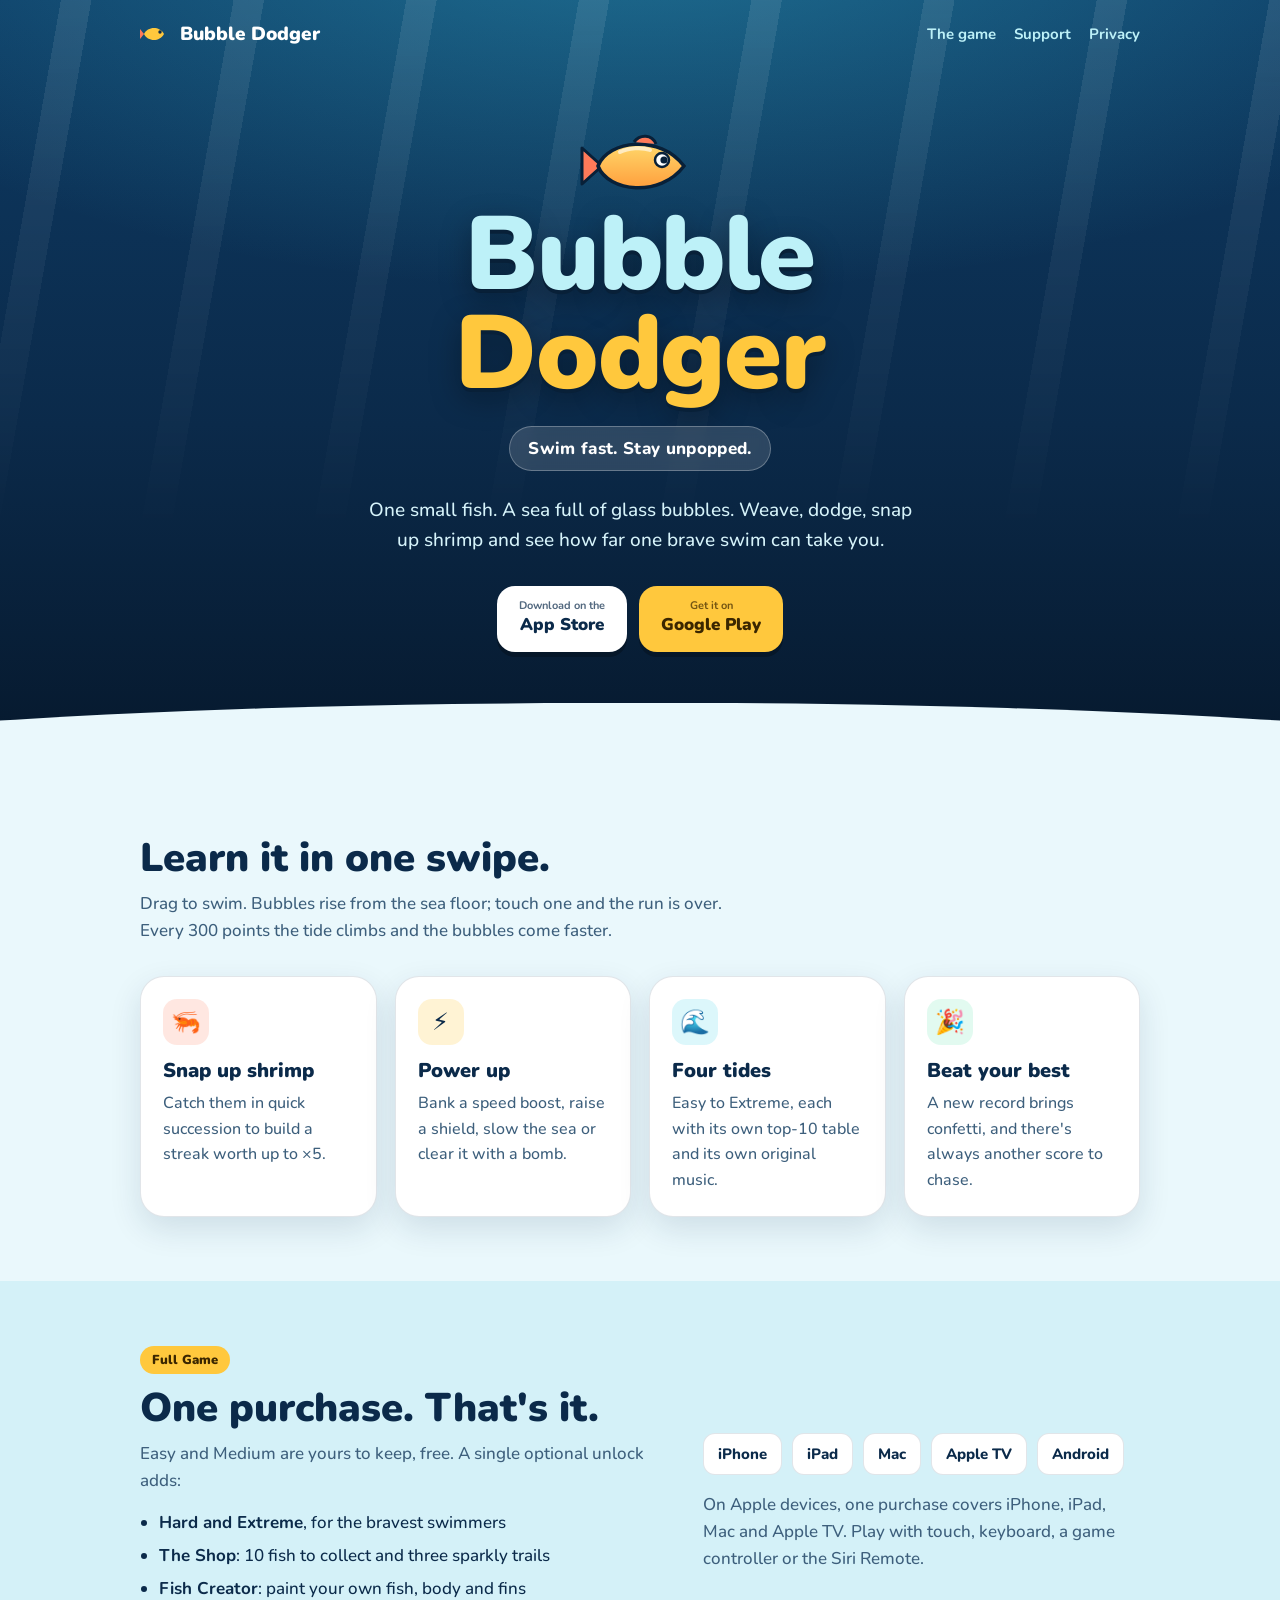
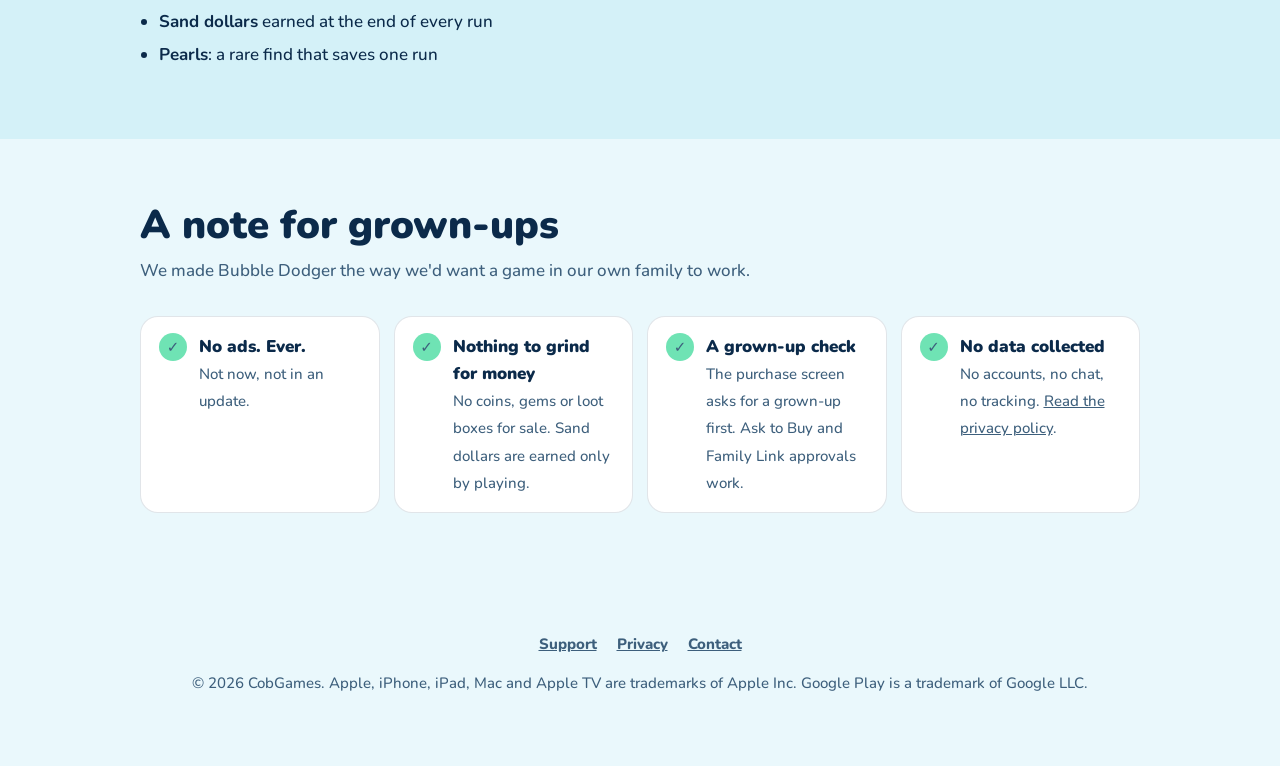
==== index.html @ 07b8d1ce "Bubble Dodger website: home, support and privacy policy Co-Authored-By: Claude Opus 5.5 <noreply@ant" ====
<!doctype html>
<html lang="en">
<head>
<meta charset="utf-8">
<meta name="viewport" content="width=device-width, initial-scale=1, viewport-fit=cover">
<title>Bubble Dodger</title>
<meta name="description" content="Bubble Dodger: guide a small fish through a sea of glass bubbles. No ads, ever. iPhone, iPad, Mac, Apple TV and Android.">
<meta name="color-scheme" content="light dark">
<meta name="theme-color" content="#0b2a4a">
<!-- REPLACE-ME: once the app is live, add the Smart App Banner:
<meta name="apple-itunes-app" content="app-id=REPLACE-ME"> -->
<link rel="preconnect" href="https://fonts.googleapis.com">
<link rel="preconnect" href="https://fonts.gstatic.com" crossorigin>
<link href="https://fonts.googleapis.com/css2?family=Nunito:wght@500;700;800;900&display=swap" rel="stylesheet">
<style>
:root{
  --navy:#0b2a4a; --deep:#061a30; --aqua:#3fd0e8; --aqua-soft:#bdf1f8;
  --coral:#ff7a59; --gold:#ffc83d; --mint:#6fe3b4;
  --bg:#eaf8fc; --bg2:#d4f1f8; --surface:#ffffff; --text:#0b2a4a; --muted:#3d5f7c;
  --line:rgba(11,42,74,.12); --shadow:0 12px 32px rgba(11,42,74,.12);
  --hero-a:#0d3a63; --hero-b:#0b2a4a; --hero-c:#06182c;
}
@media (prefers-color-scheme: dark){
  :root:not([data-theme="light"]){
    --bg:#061a30; --bg2:#0a2644; --surface:#0f3055; --text:#e8f7fb; --muted:#9cc3d6;
    --line:rgba(189,241,248,.14); --shadow:0 12px 32px rgba(0,0,0,.35);
  }
}
:root[data-theme="dark"]{
  --bg:#061a30; --bg2:#0a2644; --surface:#0f3055; --text:#e8f7fb; --muted:#9cc3d6;
  --line:rgba(189,241,248,.14); --shadow:0 12px 32px rgba(0,0,0,.35);
}
*{box-sizing:border-box}
html{-webkit-text-size-adjust:100%}
body{margin:0;background:var(--bg);color:var(--text);font:500 17px/1.6 Nunito,ui-rounded,system-ui,-apple-system,sans-serif}
a{color:inherit}
.wrap{max-width:1040px;margin:0 auto;padding:0 20px}
nav{position:absolute;inset:0 0 auto 0;z-index:3}
nav .wrap{display:flex;align-items:center;justify-content:space-between;height:68px}
.brand{display:flex;gap:10px;align-items:center;color:#fff;text-decoration:none;font-weight:900;font-size:19px}
nav ul{display:flex;gap:18px;list-style:none;margin:0;padding:0}
nav ul a{color:var(--aqua-soft);text-decoration:none;font-weight:700;font-size:15px}
nav ul a:hover{color:#fff}
.hero{position:relative;overflow:hidden;color:#fff;
  background:radial-gradient(120% 80% at 50% -10%,rgba(63,208,232,.35),transparent 60%),
             linear-gradient(180deg,var(--hero-a),var(--hero-b) 55%,var(--hero-c));
  padding:120px 0 120px;text-align:center}
.hero::after{content:"";position:absolute;left:0;right:0;bottom:-1px;height:70px;
  background:var(--bg);clip-path:ellipse(75% 100% at 50% 100%)}
.rays{position:absolute;inset:0;pointer-events:none;opacity:.18;
  background:repeating-linear-gradient(100deg,transparent 0 60px,rgba(255,255,255,.5) 60px 90px,transparent 90px 170px);
  mask-image:linear-gradient(180deg,#000,transparent 70%);-webkit-mask-image:linear-gradient(180deg,#000,transparent 70%)}
.bubble{position:absolute;border-radius:50%;
  background:radial-gradient(circle at 32% 30%,rgba(255,255,255,.95) 0 8%,rgba(255,255,255,.18) 18%,rgba(63,208,232,.12) 60%,rgba(189,241,248,.5) 100%);
  box-shadow:inset 0 0 0 1.5px rgba(189,241,248,.55);animation:rise linear infinite}
@keyframes rise{from{transform:translateY(0)}to{transform:translateY(-720px)}}
@media (prefers-reduced-motion: reduce){.bubble,.fish{animation:none!important}}
h1{margin:0;font-weight:900;line-height:.95;letter-spacing:-.01em;font-size:clamp(52px,11vw,104px);
  color:#fff;text-shadow:0 4px 0 #082038,0 10px 30px rgba(0,0,0,.35)}
h1 .b{color:var(--aqua-soft)} h1 .d{color:var(--gold)}
.tag{display:inline-block;margin:22px 0 10px;padding:8px 18px;border-radius:999px;
  background:rgba(255,255,255,.14);border:1px solid rgba(255,255,255,.28);backdrop-filter:blur(6px);
  font-weight:800;letter-spacing:.02em}
.lede{max-width:560px;margin:14px auto 30px;color:#d6f3fa;font-size:19px}
.fish{width:120px;height:auto;margin:6px auto 0;display:block;animation:bob 3.2s ease-in-out infinite}
@keyframes bob{50%{transform:translateY(-8px) rotate(-3deg)}}
.cta{display:flex;flex-wrap:wrap;justify-content:center;gap:12px;position:relative;z-index:2}
.btn{display:inline-flex;align-items:center;gap:10px;padding:14px 22px;border-radius:18px;text-decoration:none;
  font-weight:900;font-size:17px;box-shadow:0 5px 0 rgba(0,0,0,.25);transition:transform .12s}
.btn:hover{transform:translateY(-2px)} .btn:active{transform:translateY(2px);box-shadow:0 2px 0 rgba(0,0,0,.25)}
.btn.apple{background:#fff;color:var(--navy)} .btn.play{background:var(--gold);color:#3a2600}
.btn small{display:block;font-weight:700;font-size:11px;opacity:.7;line-height:1}
section{padding:64px 0}
h2{font-weight:900;font-size:clamp(28px,5vw,40px);margin:0 0 10px;line-height:1.1}
.sub{color:var(--muted);margin:0 0 32px;max-width:620px}
.grid{display:grid;grid-template-columns:repeat(auto-fit,minmax(220px,1fr));gap:18px}
.card{background:var(--surface);border:1px solid var(--line);border-radius:24px;padding:22px;box-shadow:var(--shadow)}
.card h3{margin:10px 0 4px;font-weight:900;font-size:20px}
.card p{margin:0;color:var(--muted);font-size:16px}
.dot{width:46px;height:46px;border-radius:14px;display:grid;place-items:center;font-size:24px}
.aqua{background:rgba(63,208,232,.18)} .coral{background:rgba(255,122,89,.18)}
.gold{background:rgba(255,200,61,.22)} .mint{background:rgba(111,227,180,.2)}
.band{background:var(--bg2)}
.promise{display:grid;grid-template-columns:repeat(auto-fit,minmax(200px,1fr));gap:14px;margin:0;padding:0;list-style:none}
.promise li{display:flex;gap:12px;align-items:flex-start;background:var(--surface);border-radius:18px;padding:16px 18px;border:1px solid var(--line)}
.promise b{display:block;font-weight:900}
.promise span{color:var(--muted);font-size:15px}
.tick{flex:none;width:28px;height:28px;border-radius:50%;background:var(--mint);color:#063b2a;display:grid;place-items:center;font-weight:900}
.full{display:grid;grid-template-columns:1.1fr .9fr;gap:28px;align-items:center}
.full ul{margin:0;padding-left:1.1em} .full li{margin:6px 0}
.pill{display:inline-block;padding:4px 12px;border-radius:999px;background:var(--gold);color:#3a2600;font-weight:900;font-size:13px}
.platforms{display:flex;flex-wrap:wrap;gap:10px;margin-top:18px}
.platforms span{padding:8px 14px;border-radius:12px;background:var(--surface);border:1px solid var(--line);font-weight:800;font-size:15px}
footer{padding:40px 0 56px;color:var(--muted);font-size:15px;text-align:center}
footer a{font-weight:800;margin:0 10px}
@media (max-width:720px){
  nav ul{gap:12px} nav ul li.hide-s{display:none}
  .hero{padding:104px 0 100px}
  .full{grid-template-columns:1fr}
  section{padding:48px 0}
}
</style>
</head>
<body>
<nav><div class="wrap">
  <a class="brand" href="./">
    <svg width="30" height="22" viewBox="0 0 60 44" aria-hidden="true"><path d="M8 22c6-14 30-18 40 0-10 18-34 14-40 0z" fill="#ffc83d"/><path d="M8 22 0 12v20z" fill="#ff7a59"/><circle cx="40" cy="18" r="3.4" fill="#0b2a4a"/></svg>
    Bubble Dodger</a>
  <ul><li class="hide-s"><a href="#play">The game</a></li><li><a href="support.html">Support</a></li><li><a href="privacy.html">Privacy</a></li></ul>
</div></nav>

<header class="hero">
  <div class="rays"></div>
  <div id="bubbles" aria-hidden="true"></div>
  <div class="wrap" style="position:relative;z-index:2">
    <svg class="fish" viewBox="0 0 120 80" aria-hidden="true">
      <defs><linearGradient id="fb" x1="0" y1="0" x2="0" y2="1"><stop offset="0" stop-color="#ffd76a"/><stop offset="1" stop-color="#ff9f3d"/></linearGradient></defs>
      <path d="M22 40 2 22v36z" fill="#ff7a59" stroke="#082038" stroke-width="3" stroke-linejoin="round"/>
      <path d="M18 40c10-26 62-32 86 0-24 32-76 26-86 0z" fill="url(#fb)" stroke="#082038" stroke-width="3.5"/>
      <path d="M54 16c6-8 18-8 22 2" fill="#ff7a59" stroke="#082038" stroke-width="3"/>
      <circle cx="82" cy="34" r="7" fill="#fff" stroke="#082038" stroke-width="2.5"/><circle cx="84" cy="34" r="3.6" fill="#082038"/>
      <path d="M40 26c8-4 22-5 30-2" stroke="#fff" stroke-opacity=".6" stroke-width="4" fill="none" stroke-linecap="round"/>
    </svg>
    <h1><span class="b">Bubble</span><br><span class="d">Dodger</span></h1>
    <div class="tag">Swim fast. Stay unpopped.</div>
    <p class="lede">One small fish. A sea full of glass bubbles. Weave, dodge, snap up shrimp and see how far one brave swim can take you.</p>
    <div class="cta">
      <!-- REPLACE-ME: store links -->
      <a class="btn apple" href="https://apps.apple.com/app/idREPLACE-ME"><span><small>Download on the</small>App Store</span></a>
      <a class="btn play" href="https://play.google.com/store/apps/details?id=com.bubbledodger"><span><small>Get it on</small>Google Play</span></a>
    </div>
  </div>
</header>

<main>
<section id="play"><div class="wrap">
  <h2>Learn it in one swipe.</h2>
  <p class="sub">Drag to swim. Bubbles rise from the sea floor; touch one and the run is over. Every 300 points the tide climbs and the bubbles come faster.</p>
  <div class="grid">
    <div class="card"><div class="dot coral">🦐</div><h3>Snap up shrimp</h3><p>Catch them in quick succession to build a streak worth up to ×5.</p></div>
    <div class="card"><div class="dot gold">⚡</div><h3>Power up</h3><p>Bank a speed boost, raise a shield, slow the sea or clear it with a bomb.</p></div>
    <div class="card"><div class="dot aqua">🌊</div><h3>Four tides</h3><p>Easy to Extreme, each with its own top-10 table and its own original music.</p></div>
    <div class="card"><div class="dot mint">🎉</div><h3>Beat your best</h3><p>A new record brings confetti, and there's always another score to chase.</p></div>
  </div>
</div></section>

<section class="band"><div class="wrap full">
  <div>
    <span class="pill">Full Game</span>
    <h2 style="margin-top:12px">One purchase. That's it.</h2>
    <p class="sub" style="margin-bottom:14px">Easy and Medium are yours to keep, free. A single optional unlock adds:</p>
    <ul>
      <li><b>Hard and Extreme</b>, for the bravest swimmers</li>
      <li><b>The Shop</b>: 10 fish to collect and three sparkly trails</li>
      <li><b>Fish Creator</b>: paint your own fish, body and fins</li>
      <li><b>Sand dollars</b> earned at the end of every run</li>
      <li><b>Pearls</b>: a rare find that saves one run</li>
    </ul>
  </div>
  <div>
    <div class="platforms"><span>iPhone</span><span>iPad</span><span>Mac</span><span>Apple TV</span><span>Android</span></div>
    <p class="sub" style="margin-top:16px">On Apple devices, one purchase covers iPhone, iPad, Mac and Apple TV. Play with touch, keyboard, a game controller or the Siri Remote.</p>
  </div>
</div></section>

<section><div class="wrap">
  <h2>A note for grown-ups</h2>
  <p class="sub">We made Bubble Dodger the way we'd want a game in our own family to work.</p>
  <ul class="promise">
    <li><span class="tick">✓</span><div><b>No ads. Ever.</b><span>Not now, not in an update.</span></div></li>
    <li><span class="tick">✓</span><div><b>Nothing to grind for money</b><span>No coins, gems or loot boxes for sale. Sand dollars are earned only by playing.</span></div></li>
    <li><span class="tick">✓</span><div><b>A grown-up check</b><span>The purchase screen asks for a grown-up first. Ask to Buy and Family Link approvals work.</span></div></li>
    <li><span class="tick">✓</span><div><b>No data collected</b><span>No accounts, no chat, no tracking. <a href="privacy.html">Read the privacy policy</a>.</span></div></li>
  </ul>
</div></section>
</main>

<footer><div class="wrap">
  <p><a href="support.html">Support</a><a href="privacy.html">Privacy</a><a href="mailto:bubbledodger.help@gmail.com">Contact</a></p>
  <p>© 2026 CobGames. Apple, iPhone, iPad, Mac and Apple TV are trademarks of Apple Inc. Google Play is a trademark of Google LLC.</p>
</div></footer>

<script>
(function(){
  var host=document.getElementById('bubbles'); if(!host) return;
  host.style.cssText='position:absolute;inset:0;z-index:1;pointer-events:none';
  for(var i=0;i<18;i++){
    var b=document.createElement('span'); b.className='bubble';
    var s=10+Math.random()*38;
    b.style.width=b.style.height=s+'px';
    b.style.left=(Math.random()*100)+'%';
    b.style.top=(100+Math.random()*40)+'%';
    b.style.animationDuration=(9+Math.random()*10)+'s';
    b.style.animationDelay=(-Math.random()*18)+'s';
    host.appendChild(b);
  }
})();
</script>
</body>
</html>
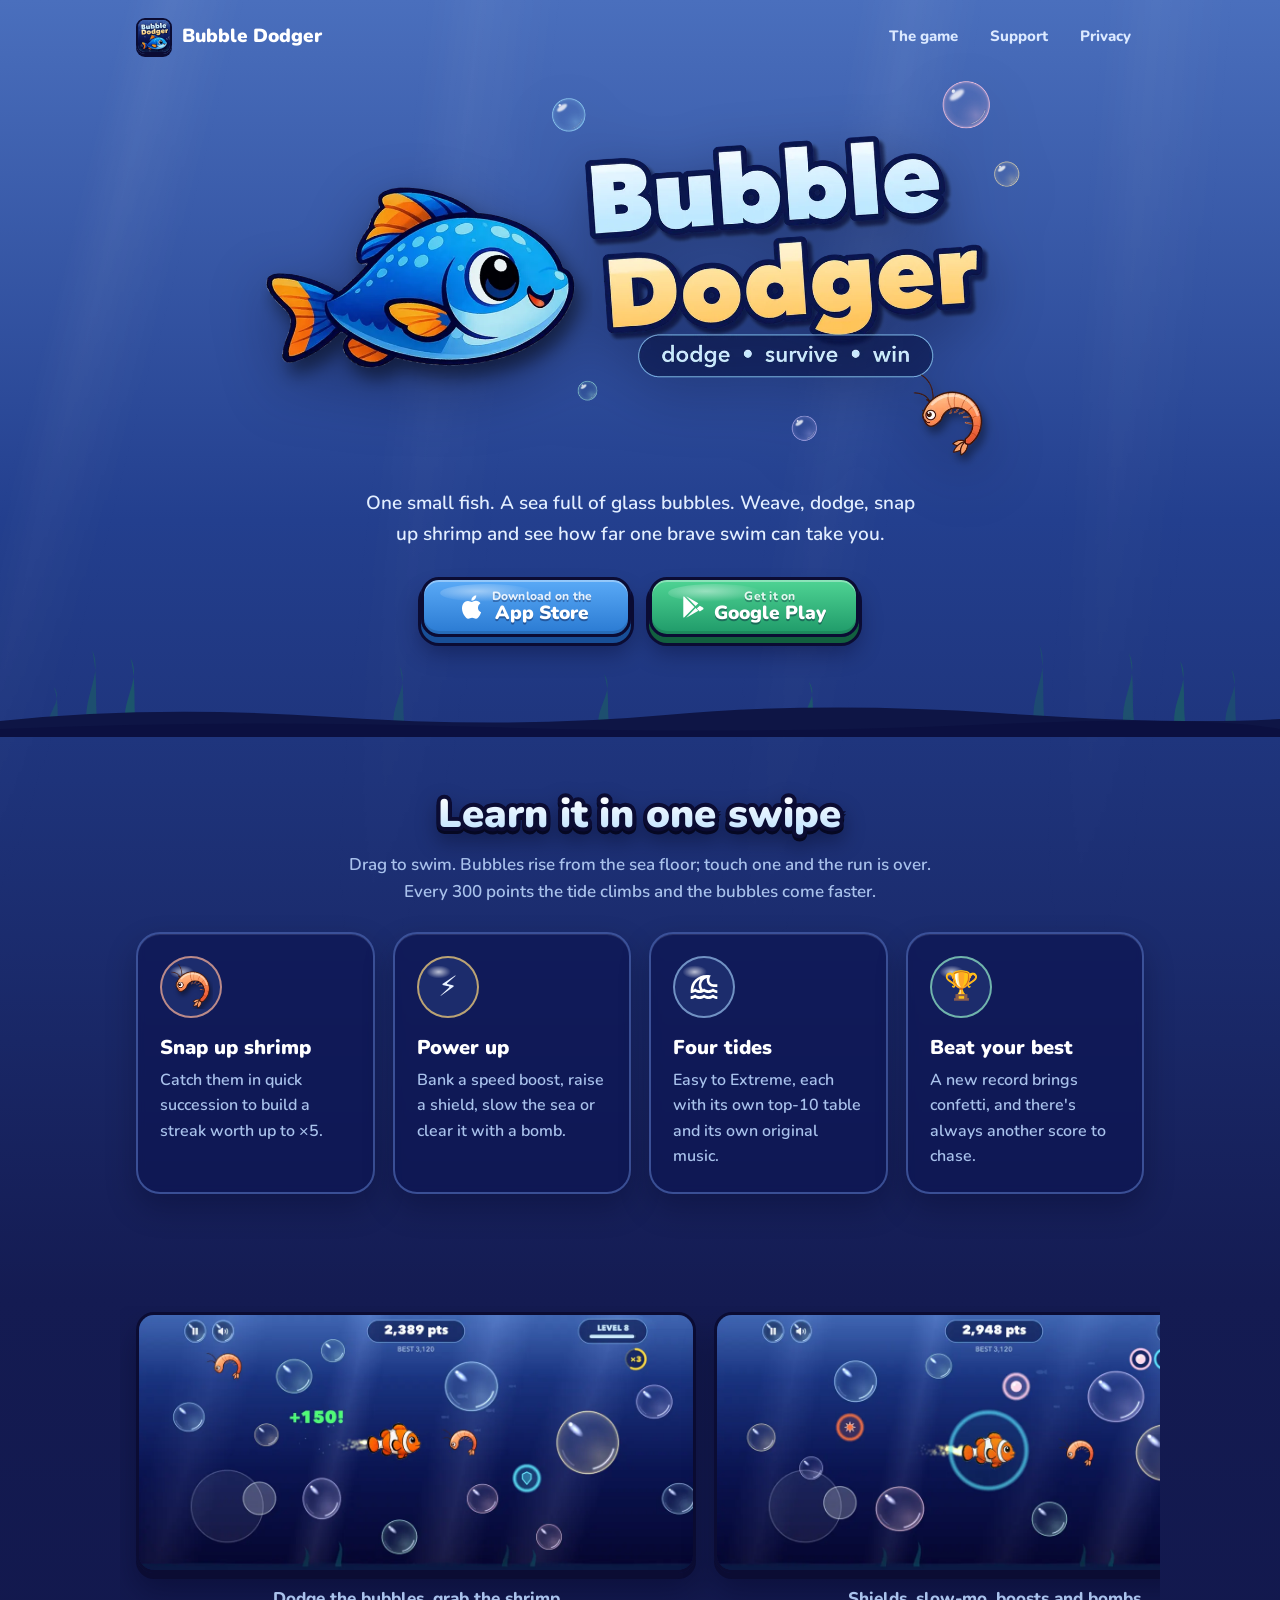
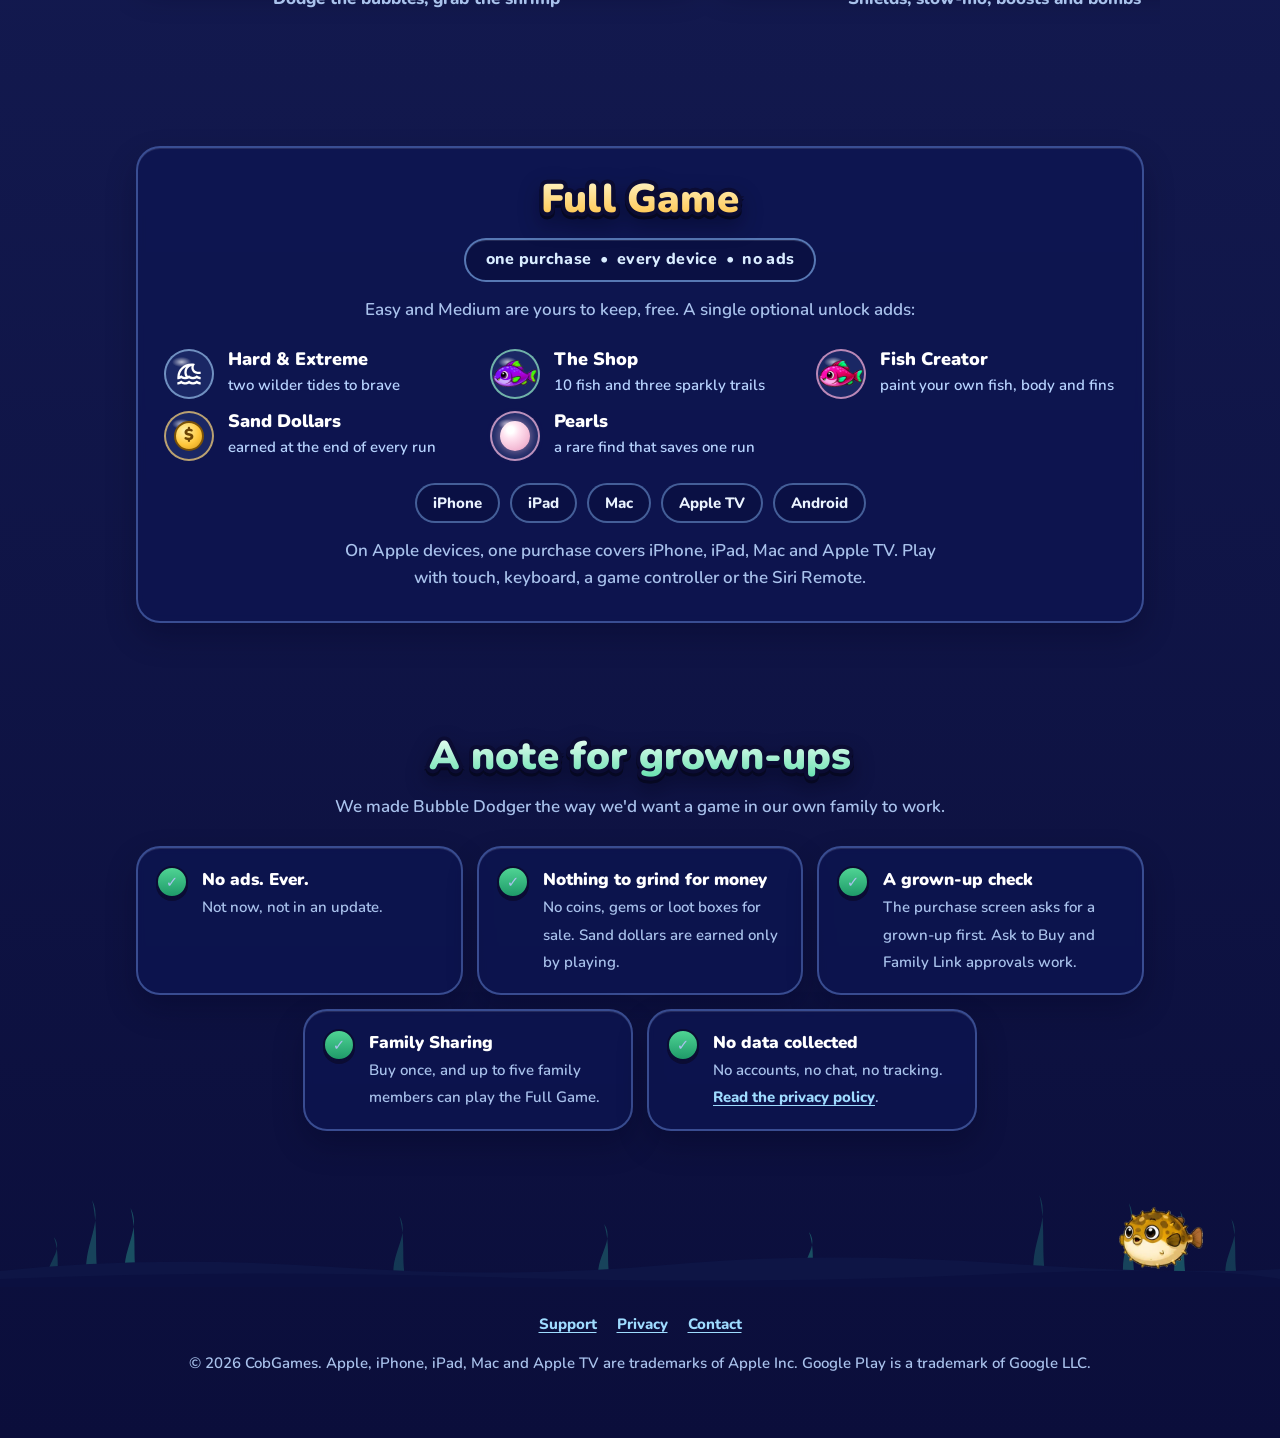
==== commit 3058760e: "Match the site to the game's art: launch lockup, fish, glass bubbles, sticker titles, jelly buttons," ====
--- a/index.html
+++ b/index.html
@@ -5,196 +5,153 @@
 <meta name="viewport" content="width=device-width, initial-scale=1, viewport-fit=cover">
 <title>Bubble Dodger</title>
 <meta name="description" content="Bubble Dodger: guide a small fish through a sea of glass bubbles. No ads, ever. iPhone, iPad, Mac, Apple TV and Android.">
-<meta name="color-scheme" content="light dark">
-<meta name="theme-color" content="#0b2a4a">
+<meta name="theme-color" content="#4a6fbd">
 <!-- REPLACE-ME: once the app is live, add the Smart App Banner:
 <meta name="apple-itunes-app" content="app-id=REPLACE-ME"> -->
+<link rel="icon" href="img/favicon.png">
+<link rel="apple-touch-icon" href="img/apple-touch-icon.png">
 <link rel="preconnect" href="https://fonts.googleapis.com">
 <link rel="preconnect" href="https://fonts.gstatic.com" crossorigin>
-<link href="https://fonts.googleapis.com/css2?family=Nunito:wght@500;700;800;900&display=swap" rel="stylesheet">
+<link href="https://fonts.googleapis.com/css2?family=Nunito:wght@600;800;900&display=swap" rel="stylesheet">
+<link rel="stylesheet" href="site.css">
 <style>
-:root{
-  --navy:#0b2a4a; --deep:#061a30; --aqua:#3fd0e8; --aqua-soft:#bdf1f8;
-  --coral:#ff7a59; --gold:#ffc83d; --mint:#6fe3b4;
-  --bg:#eaf8fc; --bg2:#d4f1f8; --surface:#ffffff; --text:#0b2a4a; --muted:#3d5f7c;
-  --line:rgba(11,42,74,.12); --shadow:0 12px 32px rgba(11,42,74,.12);
-  --hero-a:#0d3a63; --hero-b:#0b2a4a; --hero-c:#06182c;
-}
-@media (prefers-color-scheme: dark){
-  :root:not([data-theme="light"]){
-    --bg:#061a30; --bg2:#0a2644; --surface:#0f3055; --text:#e8f7fb; --muted:#9cc3d6;
-    --line:rgba(189,241,248,.14); --shadow:0 12px 32px rgba(0,0,0,.35);
-  }
-}
-:root[data-theme="dark"]{
-  --bg:#061a30; --bg2:#0a2644; --surface:#0f3055; --text:#e8f7fb; --muted:#9cc3d6;
-  --line:rgba(189,241,248,.14); --shadow:0 12px 32px rgba(0,0,0,.35);
-}
-*{box-sizing:border-box}
-html{-webkit-text-size-adjust:100%}
-body{margin:0;background:var(--bg);color:var(--text);font:500 17px/1.6 Nunito,ui-rounded,system-ui,-apple-system,sans-serif}
-a{color:inherit}
-.wrap{max-width:1040px;margin:0 auto;padding:0 20px}
-nav{position:absolute;inset:0 0 auto 0;z-index:3}
-nav .wrap{display:flex;align-items:center;justify-content:space-between;height:68px}
-.brand{display:flex;gap:10px;align-items:center;color:#fff;text-decoration:none;font-weight:900;font-size:19px}
-nav ul{display:flex;gap:18px;list-style:none;margin:0;padding:0}
-nav ul a{color:var(--aqua-soft);text-decoration:none;font-weight:700;font-size:15px}
-nav ul a:hover{color:#fff}
-.hero{position:relative;overflow:hidden;color:#fff;
-  background:radial-gradient(120% 80% at 50% -10%,rgba(63,208,232,.35),transparent 60%),
-             linear-gradient(180deg,var(--hero-a),var(--hero-b) 55%,var(--hero-c));
-  padding:120px 0 120px;text-align:center}
-.hero::after{content:"";position:absolute;left:0;right:0;bottom:-1px;height:70px;
-  background:var(--bg);clip-path:ellipse(75% 100% at 50% 100%)}
-.rays{position:absolute;inset:0;pointer-events:none;opacity:.18;
-  background:repeating-linear-gradient(100deg,transparent 0 60px,rgba(255,255,255,.5) 60px 90px,transparent 90px 170px);
-  mask-image:linear-gradient(180deg,#000,transparent 70%);-webkit-mask-image:linear-gradient(180deg,#000,transparent 70%)}
-.bubble{position:absolute;border-radius:50%;
-  background:radial-gradient(circle at 32% 30%,rgba(255,255,255,.95) 0 8%,rgba(255,255,255,.18) 18%,rgba(63,208,232,.12) 60%,rgba(189,241,248,.5) 100%);
-  box-shadow:inset 0 0 0 1.5px rgba(189,241,248,.55);animation:rise linear infinite}
-@keyframes rise{from{transform:translateY(0)}to{transform:translateY(-720px)}}
-@media (prefers-reduced-motion: reduce){.bubble,.fish{animation:none!important}}
-h1{margin:0;font-weight:900;line-height:.95;letter-spacing:-.01em;font-size:clamp(52px,11vw,104px);
-  color:#fff;text-shadow:0 4px 0 #082038,0 10px 30px rgba(0,0,0,.35)}
-h1 .b{color:var(--aqua-soft)} h1 .d{color:var(--gold)}
-.tag{display:inline-block;margin:22px 0 10px;padding:8px 18px;border-radius:999px;
-  background:rgba(255,255,255,.14);border:1px solid rgba(255,255,255,.28);backdrop-filter:blur(6px);
-  font-weight:800;letter-spacing:.02em}
-.lede{max-width:560px;margin:14px auto 30px;color:#d6f3fa;font-size:19px}
-.fish{width:120px;height:auto;margin:6px auto 0;display:block;animation:bob 3.2s ease-in-out infinite}
-@keyframes bob{50%{transform:translateY(-8px) rotate(-3deg)}}
-.cta{display:flex;flex-wrap:wrap;justify-content:center;gap:12px;position:relative;z-index:2}
-.btn{display:inline-flex;align-items:center;gap:10px;padding:14px 22px;border-radius:18px;text-decoration:none;
-  font-weight:900;font-size:17px;box-shadow:0 5px 0 rgba(0,0,0,.25);transition:transform .12s}
-.btn:hover{transform:translateY(-2px)} .btn:active{transform:translateY(2px);box-shadow:0 2px 0 rgba(0,0,0,.25)}
-.btn.apple{background:#fff;color:var(--navy)} .btn.play{background:var(--gold);color:#3a2600}
-.btn small{display:block;font-weight:700;font-size:11px;opacity:.7;line-height:1}
-section{padding:64px 0}
-h2{font-weight:900;font-size:clamp(28px,5vw,40px);margin:0 0 10px;line-height:1.1}
-.sub{color:var(--muted);margin:0 0 32px;max-width:620px}
+.hero{position:relative;text-align:center;padding:8px 0 0;z-index:2}
+.lockup{display:block;width:min(760px,100%);margin:0 auto;filter:drop-shadow(0 18px 30px rgba(0,0,30,.35));animation:float 4s ease-in-out infinite}
+@keyframes float{50%{transform:translateY(-8px)}}
+.lede{max-width:560px;margin:18px auto 28px;color:#e2eeff;font-size:19px}
+.cta{display:flex;flex-wrap:wrap;justify-content:center;gap:18px}
+.cta .jelly{min-width:210px}
+section{position:relative;z-index:2;padding:56px 0}
+.head{text-align:center;margin-bottom:26px}
+.head p{color:var(--muted);max-width:620px;margin:10px auto 0}
 .grid{display:grid;grid-template-columns:repeat(auto-fit,minmax(220px,1fr));gap:18px}
-.card{background:var(--surface);border:1px solid var(--line);border-radius:24px;padding:22px;box-shadow:var(--shadow)}
-.card h3{margin:10px 0 4px;font-weight:900;font-size:20px}
+.card{padding:22px}
+.card h3{margin:14px 0 4px;font-weight:900;font-size:20px;color:#fff}
 .card p{margin:0;color:var(--muted);font-size:16px}
-.dot{width:46px;height:46px;border-radius:14px;display:grid;place-items:center;font-size:24px}
-.aqua{background:rgba(63,208,232,.18)} .coral{background:rgba(255,122,89,.18)}
-.gold{background:rgba(255,200,61,.22)} .mint{background:rgba(111,227,180,.2)}
-.band{background:var(--bg2)}
-.promise{display:grid;grid-template-columns:repeat(auto-fit,minmax(200px,1fr));gap:14px;margin:0;padding:0;list-style:none}
-.promise li{display:flex;gap:12px;align-items:flex-start;background:var(--surface);border-radius:18px;padding:16px 18px;border:1px solid var(--line)}
-.promise b{display:block;font-weight:900}
+.icon{width:62px;height:62px;border-radius:50%;display:grid;place-items:center;font-size:28px;
+  background:radial-gradient(ellipse 30% 16% at 34% 24%,rgba(255,255,255,.7),transparent 70%),rgba(120,170,255,.12);
+  border:2px solid var(--rim,rgba(170,215,255,.6))}
+.icon img{width:44px;height:auto}
+.icon img.sym{width:32px}
+.shots{display:flex;gap:18px;overflow-x:auto;scroll-snap-type:x mandatory;padding:6px 16px 22px;margin:0 -16px;-webkit-overflow-scrolling:touch}
+.shots figure{flex:0 0 min(82%,560px);margin:0;scroll-snap-align:center}
+.shots img{display:block;width:100%;border-radius:18px;border:3px solid var(--ink);box-shadow:0 6px 0 var(--ink),0 18px 30px rgba(0,0,30,.35)}
+.shots figcaption{text-align:center;color:var(--muted);font-weight:800;margin-top:12px}
+.unlock{padding:30px 26px;text-align:center}
+.perks{display:grid;grid-template-columns:repeat(auto-fit,minmax(240px,1fr));gap:12px 26px;text-align:left;margin:26px 0 8px}
+.perk{display:flex;gap:14px;align-items:center}
+.perk .icon{flex:none;width:50px;height:50px}
+.perk .icon img.sym{width:28px}
+.perk b{display:block;color:#fff;font-size:18px;font-weight:900;line-height:1.2}
+.perk span{color:#b8d4ff;font-size:15px}
+.coin{width:30px;height:30px;border-radius:50%;background:radial-gradient(circle at 35% 30%,#fff1a8,#ffc83d 55%,#d99a18);border:2px solid #7a5208;
+  color:#6b4404;font-weight:900;display:grid;place-items:center;font-size:16px}
+.pearl{width:30px;height:30px;border-radius:50%;background:radial-gradient(circle at 35% 30%,#fff 0 12%,#ffe3f0 30%,#f3b9d4 70%,#d890b6);box-shadow:0 0 12px rgba(255,200,230,.6)}
+.platforms{display:flex;flex-wrap:wrap;justify-content:center;gap:10px;margin-top:22px}
+.platforms span{padding:6px 16px;border-radius:999px;background:rgba(10,16,64,.7);border:2px solid rgba(140,190,255,.45);font-weight:800;font-size:15px}
+.price-note{color:var(--muted);margin:14px auto 0;max-width:600px}
+.promise{display:flex;flex-wrap:wrap;justify-content:center;gap:14px;margin:0;padding:0;list-style:none}
+.promise li{flex:1 1 280px;max-width:330px}
+.promise li{display:flex;gap:14px;align-items:flex-start;padding:18px}
+.promise b{display:block;font-weight:900;color:#fff}
 .promise span{color:var(--muted);font-size:15px}
-.tick{flex:none;width:28px;height:28px;border-radius:50%;background:var(--mint);color:#063b2a;display:grid;place-items:center;font-weight:900}
-.full{display:grid;grid-template-columns:1.1fr .9fr;gap:28px;align-items:center}
-.full ul{margin:0;padding-left:1.1em} .full li{margin:6px 0}
-.pill{display:inline-block;padding:4px 12px;border-radius:999px;background:var(--gold);color:#3a2600;font-weight:900;font-size:13px}
-.platforms{display:flex;flex-wrap:wrap;gap:10px;margin-top:18px}
-.platforms span{padding:8px 14px;border-radius:12px;background:var(--surface);border:1px solid var(--line);font-weight:800;font-size:15px}
-footer{padding:40px 0 56px;color:var(--muted);font-size:15px;text-align:center}
-footer a{font-weight:800;margin:0 10px}
-@media (max-width:720px){
-  nav ul{gap:12px} nav ul li.hide-s{display:none}
-  .hero{padding:104px 0 100px}
-  .full{grid-template-columns:1fr}
-  section{padding:48px 0}
-}
+.tick{flex:none;width:32px;height:32px;border-radius:50%;display:grid;place-items:center;font-weight:900;color:#fff;
+  background:linear-gradient(180deg,#4fd494,#1f9a69);border:2px solid var(--ink);box-shadow:0 3px 0 var(--ink)}
+.floor-fish{position:absolute;right:6%;bottom:18px;width:84px;animation:bob 3s ease-in-out infinite}
 </style>
 </head>
 <body>
-<nav><div class="wrap">
-  <a class="brand" href="./">
-    <svg width="30" height="22" viewBox="0 0 60 44" aria-hidden="true"><path d="M8 22c6-14 30-18 40 0-10 18-34 14-40 0z" fill="#ffc83d"/><path d="M8 22 0 12v20z" fill="#ff7a59"/><circle cx="40" cy="18" r="3.4" fill="#0b2a4a"/></svg>
-    Bubble Dodger</a>
-  <ul><li class="hide-s"><a href="#play">The game</a></li><li><a href="support.html">Support</a></li><li><a href="privacy.html">Privacy</a></li></ul>
+<div class="rays" aria-hidden="true"></div>
+
+<nav class="nav"><div class="wrap">
+  <a class="brand" href="./"><img src="img/icon.webp" alt="" width="36" height="36"><span>Bubble Dodger</span></a>
+  <ul><li><a href="#play">The game</a></li><li><a href="support.html">Support</a></li><li><a href="privacy.html">Privacy</a></li></ul>
 </div></nav>
 
 <header class="hero">
-  <div class="rays"></div>
-  <div id="bubbles" aria-hidden="true"></div>
+  <div class="school" aria-hidden="true">
+    <div class="swimmer" style="top:8%;--w:78px;--t:30s;--d:-4s"><img src="img/fish-clown.webp" alt=""></div>
+    <div class="swimmer" style="top:44%;--w:70px;--t:36s;--d:-20s"><img src="img/fish-angel.webp" alt=""></div>
+    <div class="swimmer" style="top:22%;--w:62px;--t:42s;--d:-31s"><img src="img/fish-green.webp" alt=""></div>
+  </div>
   <div class="wrap" style="position:relative;z-index:2">
-    <svg class="fish" viewBox="0 0 120 80" aria-hidden="true">
-      <defs><linearGradient id="fb" x1="0" y1="0" x2="0" y2="1"><stop offset="0" stop-color="#ffd76a"/><stop offset="1" stop-color="#ff9f3d"/></linearGradient></defs>
-      <path d="M22 40 2 22v36z" fill="#ff7a59" stroke="#082038" stroke-width="3" stroke-linejoin="round"/>
-      <path d="M18 40c10-26 62-32 86 0-24 32-76 26-86 0z" fill="url(#fb)" stroke="#082038" stroke-width="3.5"/>
-      <path d="M54 16c6-8 18-8 22 2" fill="#ff7a59" stroke="#082038" stroke-width="3"/>
-      <circle cx="82" cy="34" r="7" fill="#fff" stroke="#082038" stroke-width="2.5"/><circle cx="84" cy="34" r="3.6" fill="#082038"/>
-      <path d="M40 26c8-4 22-5 30-2" stroke="#fff" stroke-opacity=".6" stroke-width="4" fill="none" stroke-linecap="round"/>
-    </svg>
-    <h1><span class="b">Bubble</span><br><span class="d">Dodger</span></h1>
-    <div class="tag">Swim fast. Stay unpopped.</div>
+    <img class="lockup" src="img/lockup.webp" width="1400" height="718" alt="Bubble Dodger: dodge, survive, win">
     <p class="lede">One small fish. A sea full of glass bubbles. Weave, dodge, snap up shrimp and see how far one brave swim can take you.</p>
     <div class="cta">
       <!-- REPLACE-ME: store links -->
-      <a class="btn apple" href="https://apps.apple.com/app/idREPLACE-ME"><span><small>Download on the</small>App Store</span></a>
-      <a class="btn play" href="https://play.google.com/store/apps/details?id=com.bubbledodger"><span><small>Get it on</small>Google Play</span></a>
+      <a class="jelly" href="https://apps.apple.com/app/idREPLACE-ME">
+        <svg width="22" height="26" viewBox="0 0 24 28" aria-hidden="true"><path fill="#fff" d="M19.6 14.9c0-3.3 2.7-4.9 2.8-5-1.5-2.2-3.9-2.5-4.7-2.6-2-.2-3.9 1.2-4.9 1.2s-2.6-1.2-4.2-1.1c-2.2 0-4.2 1.3-5.3 3.2-2.3 3.9-.6 9.7 1.6 12.9 1.1 1.6 2.4 3.3 4.1 3.2 1.6-.1 2.3-1 4.2-1s2.5 1 4.2 1c1.8 0 2.9-1.6 3.9-3.2 1.2-1.8 1.7-3.6 1.8-3.7-.1 0-3.4-1.3-3.5-5zM16.4 5.3c.9-1.1 1.5-2.6 1.3-4.1-1.3.1-2.9.9-3.8 2-.8.9-1.6 2.5-1.4 3.9 1.5.1 3-.7 3.9-1.8z"/></svg>
+        <span><small>Download on the</small>App Store</span></a>
+      <a class="jelly green" href="https://play.google.com/store/apps/details?id=com.bubbledodger">
+        <svg width="22" height="24" viewBox="0 0 24 26" aria-hidden="true"><path fill="#fff" d="M2 1.2 13.6 13 2 24.8c-.4-.3-.6-.8-.6-1.4V2.6c0-.6.2-1.1.6-1.4zm12.8 13 3 3-13.2 7.5 10.2-10.5zm4.6-2.6 3.4 1.9c.9.5.9 1.8 0 2.3l-3.4 2-3.3-3.3 3.3-2.9zM4.6 1.3l13.2 7.5-3 3L4.6 1.3z"/></svg>
+        <span><small>Get it on</small>Google Play</span></a>
     </div>
   </div>
+  <div class="seafloor"></div>
 </header>
 
 <main>
 <section id="play"><div class="wrap">
-  <h2>Learn it in one swipe.</h2>
-  <p class="sub">Drag to swim. Bubbles rise from the sea floor; touch one and the run is over. Every 300 points the tide climbs and the bubbles come faster.</p>
+  <div class="head">
+    <h2 class="sticker" data-text="Learn it in one swipe"><span>Learn it in one swipe</span></h2>
+    <p>Drag to swim. Bubbles rise from the sea floor; touch one and the run is over. Every 300 points the tide climbs and the bubbles come faster.</p>
+  </div>
   <div class="grid">
-    <div class="card"><div class="dot coral">🦐</div><h3>Snap up shrimp</h3><p>Catch them in quick succession to build a streak worth up to ×5.</p></div>
-    <div class="card"><div class="dot gold">⚡</div><h3>Power up</h3><p>Bank a speed boost, raise a shield, slow the sea or clear it with a bomb.</p></div>
-    <div class="card"><div class="dot aqua">🌊</div><h3>Four tides</h3><p>Easy to Extreme, each with its own top-10 table and its own original music.</p></div>
-    <div class="card"><div class="dot mint">🎉</div><h3>Beat your best</h3><p>A new record brings confetti, and there's always another score to chase.</p></div>
+    <div class="card glass"><div class="icon" style="--rim:rgba(255,180,150,.7)"><img src="img/shrimp.webp" alt=""></div><h3>Snap up shrimp</h3><p>Catch them in quick succession to build a streak worth up to ×5.</p></div>
+    <div class="card glass"><div class="icon" style="--rim:rgba(255,215,120,.7)">⚡</div><h3>Power up</h3><p>Bank a speed boost, raise a shield, slow the sea or clear it with a bomb.</p></div>
+    <div class="card glass"><div class="icon"><img class="sym" src="img/tsunami.svg" alt=""></div><h3>Four tides</h3><p>Easy to Extreme, each with its own top-10 table and its own original music.</p></div>
+    <div class="card glass"><div class="icon" style="--rim:rgba(150,240,200,.7)">🏆</div><h3>Beat your best</h3><p>A new record brings confetti, and there's always another score to chase.</p></div>
   </div>
 </div></section>
 
-<section class="band"><div class="wrap full">
-  <div>
-    <span class="pill">Full Game</span>
-    <h2 style="margin-top:12px">One purchase. That's it.</h2>
-    <p class="sub" style="margin-bottom:14px">Easy and Medium are yours to keep, free. A single optional unlock adds:</p>
-    <ul>
-      <li><b>Hard and Extreme</b>, for the bravest swimmers</li>
-      <li><b>The Shop</b>: 10 fish to collect and three sparkly trails</li>
-      <li><b>Fish Creator</b>: paint your own fish, body and fins</li>
-      <li><b>Sand dollars</b> earned at the end of every run</li>
-      <li><b>Pearls</b>: a rare find that saves one run</li>
-    </ul>
-  </div>
-  <div>
-    <div class="platforms"><span>iPhone</span><span>iPad</span><span>Mac</span><span>Apple TV</span><span>Android</span></div>
-    <p class="sub" style="margin-top:16px">On Apple devices, one purchase covers iPhone, iPad, Mac and Apple TV. Play with touch, keyboard, a game controller or the Siri Remote.</p>
+<section aria-label="Screenshots"><div class="wrap">
+  <div class="shots">
+    <figure><img src="img/gameplay_hero.webp" width="1200" height="552" alt="A clownfish dodging glass bubbles and chasing shrimp" loading="lazy"><figcaption>Dodge the bubbles, grab the shrimp</figcaption></figure>
+    <figure><img src="img/gameplay_powerups.webp" width="1200" height="552" alt="Gameplay with power-ups" loading="lazy"><figcaption>Shields, slow-mo, boosts and bombs</figcaption></figure>
+    <figure><img src="img/menu.webp" width="1200" height="552" alt="The main menu" loading="lazy"><figcaption>Dive right in</figcaption></figure>
+    <figure><img src="img/shop.webp" width="1200" height="552" alt="The shop full of fish skins" loading="lazy"><figcaption>Ten fish to collect</figcaption></figure>
+    <figure><img src="img/creator.webp" width="1200" height="552" alt="The fish creator" loading="lazy"><figcaption>Paint your own fish</figcaption></figure>
+    <figure><img src="img/gameover.webp" width="1200" height="552" alt="A new best score with confetti" loading="lazy"><figcaption>Chase a new best</figcaption></figure>
   </div>
 </div></section>
 
 <section><div class="wrap">
-  <h2>A note for grown-ups</h2>
-  <p class="sub">We made Bubble Dodger the way we'd want a game in our own family to work.</p>
+  <div class="unlock glass">
+    <h2 class="sticker gold" data-text="Full Game"><span>Full Game</span></h2><br>
+    <span class="pill" style="margin-top:12px">one purchase &nbsp;•&nbsp; every device &nbsp;•&nbsp; no ads</span>
+    <p class="price-note">Easy and Medium are yours to keep, free. A single optional unlock adds:</p>
+    <div class="perks">
+      <div class="perk"><div class="icon"><img class="sym" src="img/tsunami.svg" alt=""></div><div><b>Hard &amp; Extreme</b><span>two wilder tides to brave</span></div></div>
+      <div class="perk"><div class="icon" style="--rim:rgba(150,240,200,.7)"><img src="img/fish-purple.webp" alt=""></div><div><b>The Shop</b><span>10 fish and three sparkly trails</span></div></div>
+      <div class="perk"><div class="icon" style="--rim:rgba(255,180,220,.7)"><img src="img/fish-pink.webp" alt=""></div><div><b>Fish Creator</b><span>paint your own fish, body and fins</span></div></div>
+      <div class="perk"><div class="icon" style="--rim:rgba(255,215,120,.7)"><div class="coin">$</div></div><div><b>Sand Dollars</b><span>earned at the end of every run</span></div></div>
+      <div class="perk"><div class="icon" style="--rim:rgba(255,190,225,.7)"><div class="pearl"></div></div><div><b>Pearls</b><span>a rare find that saves one run</span></div></div>
+    </div>
+    <div class="platforms"><span>iPhone</span><span>iPad</span><span>Mac</span><span>Apple TV</span><span>Android</span></div>
+    <p class="price-note">On Apple devices, one purchase covers iPhone, iPad, Mac and Apple TV. Play with touch, keyboard, a game controller or the Siri Remote.</p>
+  </div>
+</div></section>
+
+<section><div class="wrap">
+  <div class="head">
+    <h2 class="sticker mint" data-text="A note for grown-ups"><span>A note for grown-ups</span></h2>
+    <p>We made Bubble Dodger the way we'd want a game in our own family to work.</p>
+  </div>
   <ul class="promise">
-    <li><span class="tick">✓</span><div><b>No ads. Ever.</b><span>Not now, not in an update.</span></div></li>
-    <li><span class="tick">✓</span><div><b>Nothing to grind for money</b><span>No coins, gems or loot boxes for sale. Sand dollars are earned only by playing.</span></div></li>
-    <li><span class="tick">✓</span><div><b>A grown-up check</b><span>The purchase screen asks for a grown-up first. Ask to Buy and Family Link approvals work.</span></div></li>
-    <li><span class="tick">✓</span><div><b>No data collected</b><span>No accounts, no chat, no tracking. <a href="privacy.html">Read the privacy policy</a>.</span></div></li>
+    <li class="glass"><span class="tick">✓</span><div><b>No ads. Ever.</b><span>Not now, not in an update.</span></div></li>
+    <li class="glass"><span class="tick">✓</span><div><b>Nothing to grind for money</b><span>No coins, gems or loot boxes for sale. Sand dollars are earned only by playing.</span></div></li>
+    <li class="glass"><span class="tick">✓</span><div><b>A grown-up check</b><span>The purchase screen asks for a grown-up first. Ask to Buy and Family Link approvals work.</span></div></li>
+    <li class="glass"><span class="tick">✓</span><div><b>Family Sharing</b><span>Buy once, and up to five family members can play the Full Game.</span></div></li>
+    <li class="glass"><span class="tick">✓</span><div><b>No data collected</b><span>No accounts, no chat, no tracking. <a href="privacy.html">Read the privacy policy</a>.</span></div></li>
   </ul>
 </div></section>
 </main>
 
+<div class="seafloor" style="position:relative"><img class="floor-fish" src="img/fish-puffer.webp" alt=""></div>
 <footer><div class="wrap">
   <p><a href="support.html">Support</a><a href="privacy.html">Privacy</a><a href="mailto:bubbledodger.help@gmail.com">Contact</a></p>
   <p>© 2026 CobGames. Apple, iPhone, iPad, Mac and Apple TV are trademarks of Apple Inc. Google Play is a trademark of Google LLC.</p>
 </div></footer>
-
-<script>
-(function(){
-  var host=document.getElementById('bubbles'); if(!host) return;
-  host.style.cssText='position:absolute;inset:0;z-index:1;pointer-events:none';
-  for(var i=0;i<18;i++){
-    var b=document.createElement('span'); b.className='bubble';
-    var s=10+Math.random()*38;
-    b.style.width=b.style.height=s+'px';
-    b.style.left=(Math.random()*100)+'%';
-    b.style.top=(100+Math.random()*40)+'%';
-    b.style.animationDuration=(9+Math.random()*10)+'s';
-    b.style.animationDelay=(-Math.random()*18)+'s';
-    host.appendChild(b);
-  }
-})();
-</script>
+<script src="site.js"></script>
 </body>
 </html>
--- a/site.css
+++ b/site.css
@@ -0,0 +1,159 @@
+/* Bubble Dodger website. The look is lifted from the game: the ocean
+   gradient and light rays (OceanTheme), glass bubbles (BubbleFactory),
+   sticker headlines with a navy ink outline (OceanDecor.StickerText),
+   translucent tagline pills, sea-jelly buttons (OceanButton) and the
+   seaweed-and-sand floor (addSeafloor). */
+
+:root{
+  color-scheme:dark;
+  --sea-top:#4a6fbd; --sea-mid:#233f8e; --sea-deep:#141b52; --sea-floor:#0b0e3b;
+  --ink:#0b0c33; --ink-soft:#11185a;
+  --glass:rgba(13,22,82,.72); --glass-line:rgba(130,170,255,.38); --glass-hi:rgba(255,255,255,.10);
+  --text:#eaf3ff; --muted:#a9c2ec; --link:#9fdcff;
+  --ice-a:#ffffff; --ice-b:#bfe2ff;
+  --gold-a:#fff3c2; --gold-b:#ffc44a;
+  --mint:#5fe0a6; --coral:#ff8a66;
+  --weed:#1d5b69; --sand:#0e1545;
+}
+*{box-sizing:border-box}
+html{-webkit-text-size-adjust:100%;background:var(--sea-floor)}
+body{margin:0;min-height:100vh;color:var(--text);
+  font:600 17px/1.6 Nunito,ui-rounded,system-ui,-apple-system,sans-serif;
+  background:linear-gradient(180deg,var(--sea-top) 0,var(--sea-mid) 520px,var(--sea-deep) 1300px,var(--sea-floor) 100%);
+  overflow-x:hidden}
+a{color:var(--link);font-weight:800;text-underline-offset:3px}
+img{max-width:100%;height:auto}
+.wrap{max-width:1040px;margin:0 auto;padding:0 16px}
+.narrow{max-width:800px}
+
+/* ---- light rays and bubbles ------------------------------------------ */
+.rays{position:absolute;inset:0 0 auto 0;height:1100px;pointer-events:none;z-index:0;opacity:.55;
+  background:
+    linear-gradient(104deg,transparent 8%,rgba(255,255,255,.10) 11%,transparent 16%),
+    linear-gradient(97deg,transparent 30%,rgba(255,255,255,.08) 34%,transparent 40%),
+    linear-gradient(100deg,transparent 58%,rgba(255,255,255,.09) 62%,transparent 67%),
+    linear-gradient(95deg,transparent 80%,rgba(255,255,255,.07) 84%,transparent 90%);
+  -webkit-mask-image:linear-gradient(180deg,#000 10%,transparent 95%);mask-image:linear-gradient(180deg,#000 10%,transparent 95%)}
+.bubbles{position:fixed;inset:0;pointer-events:none;z-index:0;overflow:hidden}
+.bubble{position:absolute;bottom:-80px;border-radius:50%;
+  border:1.5px solid var(--rim,rgba(170,215,255,.55));
+  background:
+    radial-gradient(ellipse 22% 12% at 32% 24%,rgba(255,255,255,.85),transparent 70%),
+    radial-gradient(circle at 50% 50%,transparent 58%,rgba(170,210,255,.16) 100%);
+  animation:rise linear infinite}
+.bubble::after{content:"";position:absolute;inset:14%;border-radius:50%;
+  border:2px solid transparent;border-bottom-color:rgba(255,255,255,.45);border-right-color:rgba(255,255,255,.25);transform:rotate(10deg)}
+@keyframes rise{from{transform:translate(0,0)}50%{transform:translate(var(--sway,12px),-55vh)}to{transform:translate(0,-115vh)}}
+
+/* ---- navigation ------------------------------------------------------ */
+.nav{position:relative;z-index:5}
+.nav .wrap{display:flex;align-items:center;justify-content:space-between;height:72px;gap:12px}
+.brand{display:flex;gap:10px;align-items:center;color:#fff;text-decoration:none;font-weight:900;font-size:19px;white-space:nowrap}
+.brand img{width:36px;height:36px;border-radius:9px;border:2px solid var(--ink);box-shadow:0 3px 0 var(--ink)}
+.nav ul{display:flex;gap:6px;list-style:none;margin:0;padding:0}
+.nav ul a{display:block;color:#dbe9ff;text-decoration:none;font-weight:800;font-size:15px;padding:6px 12px;border-radius:999px;border:1.5px solid transparent}
+.nav ul a:hover{background:rgba(255,255,255,.08)}
+.nav ul a[aria-current="page"]{background:var(--glass);border-color:var(--glass-line);color:#fff}
+
+/* ---- sticker headlines (StickerText) --------------------------------- */
+.sticker{position:relative;z-index:0;isolation:isolate;display:inline-block;margin:0;
+  font-weight:900;line-height:1.05;letter-spacing:.005em}
+.sticker>span{background:linear-gradient(180deg,var(--fa,var(--ice-a)) 15%,var(--fb,var(--ice-b)) 85%);
+  -webkit-background-clip:text;background-clip:text;color:transparent}
+.sticker::before{content:attr(data-text);position:absolute;inset:0;z-index:-1;color:var(--ink);
+  -webkit-text-stroke:.2em var(--ink);filter:drop-shadow(0 .09em 0 #060822) drop-shadow(0 .2em .25em rgba(0,0,20,.35))}
+.sticker.gold{--fa:var(--gold-a);--fb:var(--gold-b)}
+.sticker.mint{--fa:#eafff4;--fb:#6fe3b4}
+.sticker.coral{--fa:#ffe7dc;--fb:#ff8f6b}
+h1.sticker{font-size:clamp(38px,8vw,60px)}
+h2.sticker{font-size:clamp(28px,5vw,40px);margin-bottom:6px}
+
+/* ---- glass pill (addTaglinePill) and panels ------------------------- */
+.pill{display:inline-block;padding:7px 20px;border-radius:999px;background:rgba(10,16,64,.78);
+  border:2px solid rgba(140,190,255,.6);color:#d9ecff;font-weight:800;letter-spacing:.02em;font-size:16px;
+  box-shadow:inset 0 1px 0 rgba(255,255,255,.12)}
+.glass{background:var(--glass);border:2px solid var(--glass-line);border-radius:24px;
+  box-shadow:inset 0 1px 0 var(--glass-hi),0 14px 30px rgba(0,0,30,.28);backdrop-filter:blur(4px);-webkit-backdrop-filter:blur(4px)}
+.muted{color:var(--muted)}
+
+/* ---- sea-jelly buttons (OceanButton) --------------------------------- */
+.jelly{--c1:#5aaaf7;--c2:#2a7ad2;--base:#184f97;
+  position:relative;display:inline-flex;align-items:center;justify-content:center;gap:10px;
+  min-height:58px;padding:10px 26px;border-radius:18px;text-decoration:none;color:#fff;
+  font-weight:900;font-size:19px;line-height:1.1;text-shadow:0 2px 0 rgba(0,0,40,.35);
+  background:linear-gradient(180deg,var(--c1),var(--c2));
+  border:3px solid var(--ink);
+  box-shadow:inset 0 2px 0 rgba(255,255,255,.35),inset 0 -3px 0 rgba(0,0,0,.12),0 6px 0 var(--base),0 6px 0 3px var(--ink),0 16px 22px rgba(0,0,30,.35);
+  transition:transform .12s,box-shadow .12s;overflow:hidden}
+.jelly::before{content:"";position:absolute;left:8%;top:7%;width:46%;height:34%;border-radius:50%;
+  background:radial-gradient(ellipse at 40% 40%,rgba(255,255,255,.45),transparent 70%);pointer-events:none}
+.jelly:hover{transform:translateY(-2px)}
+.jelly:active{transform:translateY(5px);box-shadow:inset 0 2px 0 rgba(255,255,255,.3),0 1px 0 var(--base),0 1px 0 3px var(--ink),0 6px 12px rgba(0,0,30,.3)}
+.jelly small{display:block;font-weight:800;font-size:12px;opacity:.85;letter-spacing:.02em}
+.jelly svg{flex:none}
+.jelly.green{--c1:#4fd494;--c2:#1f9a69;--base:#12603f}
+.jelly.gold{--c1:#f6c35a;--c2:#d58b1f;--base:#8a5510}
+.jelly.purple{--c1:#9d88f2;--c2:#6553c2;--base:#3d2f86}
+.jelly.slate{--c1:#7a86b8;--c2:#4c578c;--base:#2d355e}
+
+/* ---- seafloor (addSeafloor) ------------------------------------------ */
+.seafloor{position:relative;height:120px;margin-top:-20px;pointer-events:none}
+.seafloor svg{position:absolute;inset:auto 0 0 0;width:100%;height:120px}
+.weed{transform-origin:bottom center;transform-box:fill-box;animation:sway 5s ease-in-out infinite}
+.weed:nth-child(2n){animation-duration:6.5s;animation-delay:-2s}
+.weed:nth-child(3n){animation-duration:7.5s;animation-delay:-4s}
+@keyframes sway{50%{transform:rotate(6deg)}}
+
+/* ---- swimming fish --------------------------------------------------- */
+.school{position:absolute;inset:0;pointer-events:none;overflow:hidden;z-index:1}
+.swimmer{position:absolute;left:100%;width:var(--w,90px);animation:swim var(--t,26s) linear infinite;animation-delay:var(--d,0s)}
+.swimmer img{display:block;width:100%;animation:bob 2.4s ease-in-out infinite}
+@keyframes swim{from{transform:translateX(0)}to{transform:translateX(calc(-100vw - 100% - 200px))}}
+@keyframes bob{50%{transform:translateY(-7px) rotate(-3deg)}}
+
+/* ---- inner-page header ---------------------------------------------- */
+.page-head{position:relative;text-align:center;padding:18px 0 34px;z-index:2}
+.page-head p{color:#d3e4ff;margin:14px auto 0;max-width:560px}
+.page-head .pill{margin-top:14px}
+.page-head .sticker{display:block}
+
+/* ---- details (FAQ) --------------------------------------------------- */
+details{margin:12px 0;overflow:hidden;border-radius:20px}
+details.glass{border-radius:20px}
+summary{cursor:pointer;list-style:none;padding:16px 58px 16px 20px;font-weight:900;font-size:18px;position:relative;color:#fff}
+summary::-webkit-details-marker{display:none}
+summary::after{content:"+";position:absolute;right:16px;top:50%;transform:translateY(-50%);width:30px;height:30px;border-radius:50%;
+  display:grid;place-items:center;font-weight:900;line-height:1;color:#fff;
+  background:linear-gradient(180deg,#5aaaf7,#2a7ad2);border:2px solid var(--ink);box-shadow:0 3px 0 var(--ink)}
+details[open] summary::after{content:"–"}
+details .a{padding:0 20px 16px}
+details .a p{margin:0 0 10px}
+details ul,details ol{margin:0 0 10px;padding-left:1.2em} details li{margin:4px 0}
+kbd{font:900 14px Nunito,system-ui,sans-serif;color:#fff;background:#243a8a;border:2px solid var(--ink);border-bottom-width:4px;border-radius:8px;padding:0 7px}
+.tablewrap{overflow-x:auto;-webkit-overflow-scrolling:touch}
+table{width:100%;border-collapse:collapse;font-size:15px;margin:8px 0}
+th,td{text-align:left;padding:9px 8px;border-bottom:1px solid rgba(140,180,255,.2);vertical-align:top}
+th{font-weight:900;color:#fff}
+
+/* ---- prose pages ----------------------------------------------------- */
+.prose{position:relative;z-index:2;padding:8px 0 20px}
+.prose h2{font-weight:900;font-size:24px;margin:40px 0 8px;line-height:1.2;color:#fff}
+.prose h3{font-weight:900;font-size:18px;margin:4px 0 4px;color:#fff}
+.prose ul{padding-left:1.2em} .prose li{margin:6px 0}
+.panel{padding:18px 22px;margin:14px 0}
+.panel>:first-child{margin-top:0} .panel>:last-child{margin-bottom:0}
+.callout{border-color:rgba(95,224,166,.65)}
+.callout b.title{display:block;font-size:19px;color:var(--mint)}
+
+footer{position:relative;z-index:2;padding:10px 0 48px;color:var(--muted);font-size:15px;text-align:center}
+footer a{margin:0 10px}
+
+@media (prefers-reduced-motion: reduce){
+  .bubble,.swimmer,.swimmer img,.weed,.float{animation:none!important}
+  .swimmer{display:none}
+}
+@media (max-width:640px){
+  .nav ul a{padding:6px 9px;font-size:14px}
+  .brand span{display:none}
+  .school .swimmer:nth-child(2){display:none}
+}
